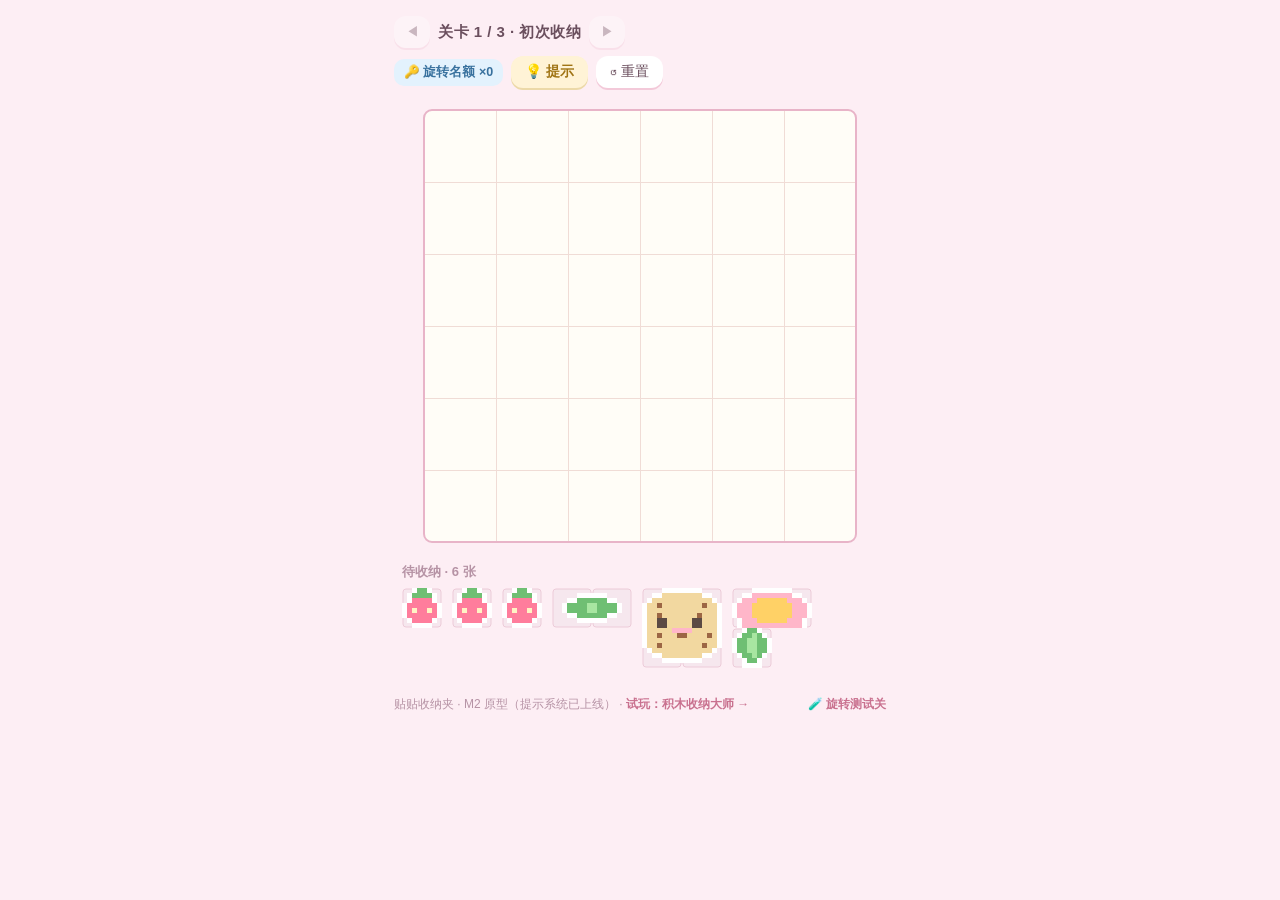
==== index.html @ 4ebb3f90 "同步贴纸原型、两版积木收纳 Demo 与阶段性项目文档" ====
<!DOCTYPE html>
<html lang="zh-CN">
<head>
  <meta charset="UTF-8">
  <meta name="viewport" content="width=device-width, initial-scale=1.0, maximum-scale=1.0, user-scalable=no">
  <title>贴贴收纳夹 Pixel Stash · M2 原型</title>
  <link rel="stylesheet" href="css/style.css">
</head>
<body>
  <div id="app">
    <header id="topbar">
      <div class="nav-group">
        <button id="prevBtn" class="icon-btn" title="上一关">◀</button>
        <div id="levelLabel">关卡 1 / 3</div>
        <button id="nextBtn" class="icon-btn" title="下一关">▶</button>
      </div>
      <div class="nav-group">
        <span id="tokenBadge" class="badge hidden">🔑 旋转名额 ×0</span>
        <button id="hintBtn" class="text-btn hint-btn">💡 提示</button>
        <button id="resetBtn" class="text-btn">↺ 重置</button>
      </div>
    </header>

    <main id="boardWrap">
      <canvas id="game"></canvas>
    </main>

    <div id="actionPanel" class="hidden">
      <button id="unlockBtn" class="action-btn unlock">🔓 解锁旋转</button>
      <button id="rotateBtn" class="action-btn rotate hidden">↻ 旋转</button>
      <button id="deselectBtn" class="action-btn deselect">✕</button>
    </div>

    <footer id="footer">
      <span>贴贴收纳夹 · M2 原型（提示系统已上线） · <a href="积木收纳大师-packing/index.html">试玩：积木收纳大师 →</a></span>
      <a id="testLink" href="?level=test">🧪 旋转测试关</a>
    </footer>
  </div>

  <div id="toast" class="hidden"></div>

  <div id="winOverlay" class="hidden">
    <div class="win-card">
      <div class="win-emoji">🎉</div>
      <h2 id="winTitle">收纳完成！</h2>
      <p id="winSub"></p>
      <div class="win-buttons">
        <button id="winNextBtn" class="primary-btn">下一关 →</button>
        <button id="winReplayBtn" class="text-btn">再玩一次</button>
        <button id="winCloseBtn" class="text-btn">欣赏收藏页</button>
      </div>
    </div>
  </div>

  <script src="js/data/shapes.js"></script>
  <script src="js/data/catalog.js"></script>
  <script src="js/data/levels.js"></script>
  <script src="js/data/solutions.js"></script>
  <script src="js/core/geometry.js"></script>
  <script src="js/core/validator.js"></script>
  <script src="js/core/solver.js"></script>
  <script src="js/core/game.js"></script>
  <script src="js/core/hints.js"></script>
  <script src="js/ui/art.js"></script>
  <script src="js/ui/renderer.js"></script>
  <script src="js/ui/input.js"></script>
  <script src="js/main.js"></script>
</body>
</html>
---- css/style.css ----
/* 贴贴收纳夹 Pixel Stash · M1 原型样式 */
* { box-sizing: border-box; margin: 0; padding: 0; }

:root {
  --pink: #ff8fab;
  --pink-soft: #ffd6e3;
  --paper: #fffdf7;
  --ink: #6b4f5e;
  --ink-soft: #b693a5;
}

html, body {
  height: 100%;
  background: #fdeef4;
  font-family: "Segoe UI", "PingFang SC", "Hiragino Sans GB", "Microsoft YaHei", sans-serif;
  color: var(--ink);
  -webkit-tap-highlight-color: transparent;
  overscroll-behavior: none;
}

#app {
  max-width: 520px;
  margin: 0 auto;
  min-height: 100%;
  display: flex;
  flex-direction: column;
  padding: 10px 10px 4px;
}

/* ---------- 顶栏 ---------- */
#topbar {
  display: flex;
  justify-content: space-between;
  align-items: center;
  gap: 8px;
  padding: 6px 4px 10px;
  flex-wrap: wrap;
}
.nav-group { display: flex; align-items: center; gap: 8px; }

#levelLabel {
  font-weight: 700;
  font-size: 15px;
  letter-spacing: 0.5px;
  min-width: 130px;
  text-align: center;
}

.icon-btn, .text-btn, .action-btn, .primary-btn {
  border: none;
  border-radius: 12px;
  cursor: pointer;
  font-size: 14px;
  font-family: inherit;
  color: var(--ink);
  background: #ffffff;
  box-shadow: 0 2px 0 #f3c9d9;
  transition: transform 0.06s ease, box-shadow 0.06s ease;
}
.icon-btn { width: 36px; height: 32px; font-size: 13px; }
.text-btn { padding: 7px 14px; }
.text-btn.hint-btn {
  background: #fff3d6;
  color: #a07414;
  box-shadow: 0 2px 0 #ecd9a8;
  font-weight: 600;
}
.icon-btn:disabled, .text-btn:disabled { opacity: 0.35; cursor: default; }
.icon-btn:not(:disabled):active, .text-btn:not(:disabled):active, .action-btn:active {
  transform: translateY(2px);
  box-shadow: none;
}

.badge {
  background: #e3f2fd;
  color: #38719e;
  border-radius: 10px;
  padding: 5px 10px;
  font-size: 12.5px;
  font-weight: 600;
}

/* ---------- 画布 ---------- */
#boardWrap { display: flex; justify-content: center; }
#game {
  width: 100%;
  display: block;
  border-radius: 14px;
}

/* ---------- 操作面板 ---------- */
#actionPanel {
  position: fixed;
  left: 50%;
  transform: translateX(-50%);
  bottom: 86px;
  display: flex;
  gap: 8px;
  background: #ffffff;
  padding: 8px;
  border-radius: 16px;
  box-shadow: 0 4px 18px rgba(150, 100, 130, 0.25);
  z-index: 30;
  max-width: 92vw;
}
#actionPanel.hidden { display: none; }
.action-btn { padding: 9px 14px; font-weight: 600; }
.action-btn.unlock { background: #e3f2fd; color: #38719e; }
.action-btn.rotate { background: #fff3d6; color: #a07414; }
.action-btn.deselect { background: #f5edf1; color: var(--ink-soft); }

/* ---------- 页脚 ---------- */
#footer {
  display: flex;
  justify-content: space-between;
  align-items: center;
  padding: 14px 4px 10px;
  font-size: 12px;
  color: var(--ink-soft);
}
#footer a { color: #c9718f; text-decoration: none; font-weight: 600; }

/* ---------- 气泡 ---------- */
#toast {
  position: fixed;
  left: 50%;
  transform: translateX(-50%) translateY(8px);
  bottom: 140px;
  background: rgba(90, 60, 75, 0.92);
  color: #fff;
  padding: 9px 18px;
  border-radius: 14px;
  font-size: 14px;
  opacity: 0;
  transition: opacity 0.25s ease, transform 0.25s ease;
  pointer-events: none;
  z-index: 40;
  white-space: nowrap;
}
#toast.show { opacity: 1; transform: translateX(-50%) translateY(0); }
#toast.hidden { display: none; }

/* ---------- 通关结算 ---------- */
#winOverlay {
  position: fixed;
  inset: 0;
  background: rgba(253, 238, 244, 0.85);
  display: flex;
  align-items: center;
  justify-content: center;
  z-index: 50;
  backdrop-filter: blur(3px);
}
#winOverlay.hidden { display: none; }
.win-card {
  background: #ffffff;
  border-radius: 24px;
  padding: 30px 34px;
  text-align: center;
  box-shadow: 0 10px 40px rgba(150, 100, 130, 0.3);
  animation: pop 0.35s cubic-bezier(0.34, 1.56, 0.64, 1);
  max-width: 86vw;
}
@keyframes pop {
  from { transform: scale(0.6); opacity: 0; }
  to { transform: scale(1); opacity: 1; }
}
.win-emoji { font-size: 44px; margin-bottom: 6px; }
.win-card h2 { color: #d9628c; font-size: 22px; margin-bottom: 8px; }
.win-card p { color: var(--ink-soft); font-size: 14px; margin-bottom: 18px; line-height: 1.6; }
.win-buttons { display: flex; gap: 10px; justify-content: center; flex-wrap: wrap; }
.primary-btn {
  background: var(--pink);
  color: #fff;
  padding: 10px 20px;
  font-weight: 700;
  box-shadow: 0 3px 0 #d9628c;
}
.primary-btn:active { transform: translateY(2px); box-shadow: none; }
#winNextBtn.hidden { display: none; }
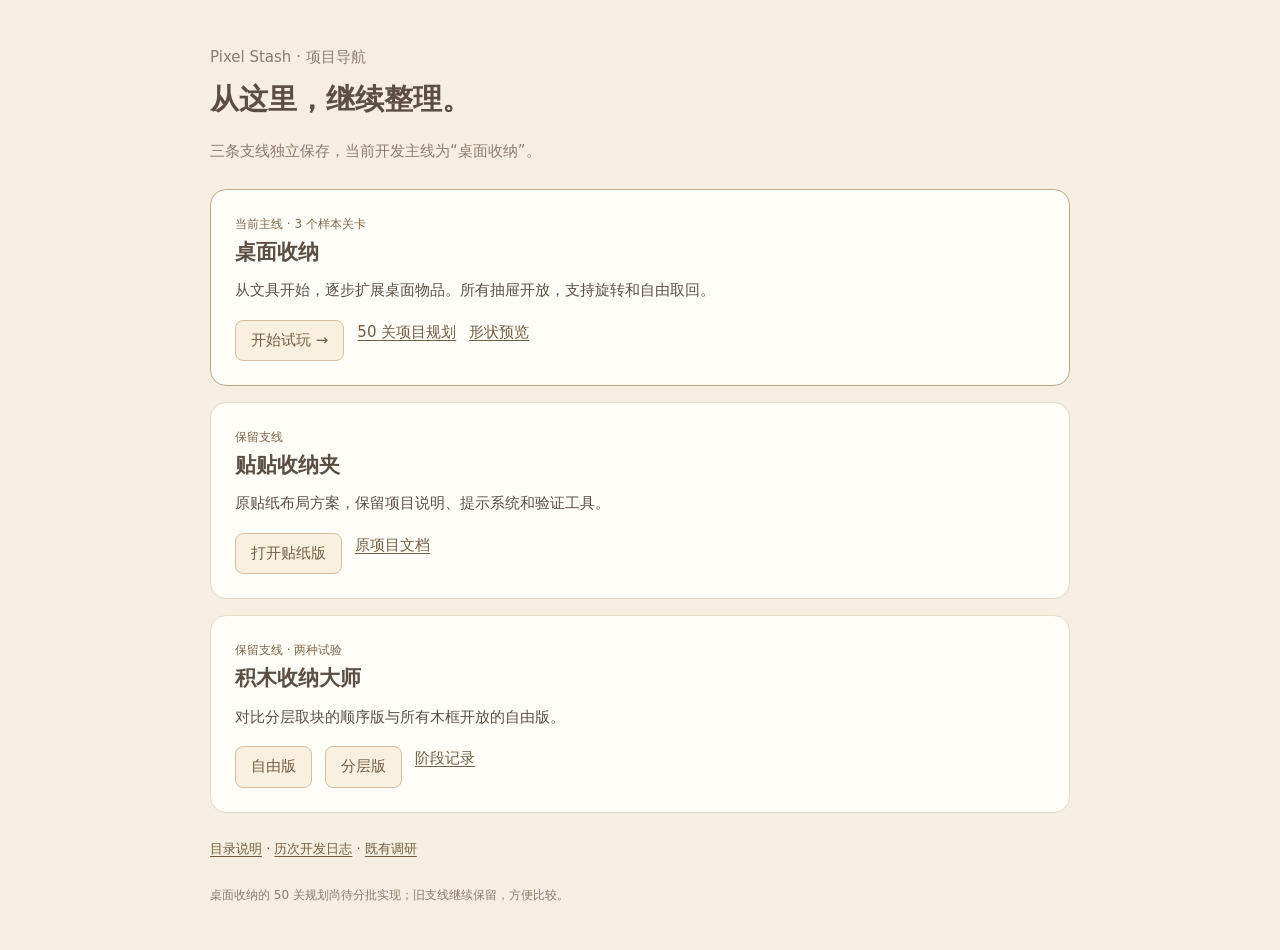
==== commit f506e964: "整理三条游戏支线，加入桌面收纳 Demo 与 50 关整体规划" ====
--- a/index.html
+++ b/index.html
@@ -1,69 +1,21 @@
-<!DOCTYPE html>
+<!doctype html>
 <html lang="zh-CN">
 <head>
-  <meta charset="UTF-8">
-  <meta name="viewport" content="width=device-width, initial-scale=1.0, maximum-scale=1.0, user-scalable=no">
-  <title>贴贴收纳夹 Pixel Stash · M2 原型</title>
-  <link rel="stylesheet" href="css/style.css">
+<meta charset="utf-8"><meta name="viewport" content="width=device-width,initial-scale=1">
+<title>Pixel Stash · 项目导航</title>
+<style>
+*{box-sizing:border-box}body{margin:0;background:#f6eee1;color:#5b4f45;font:15px/1.7 system-ui,"Microsoft YaHei",sans-serif}main{max-width:900px;margin:45px auto;padding:0 20px}h1{font-size:29px;margin:4px 0 8px}h2{font-size:21px;margin:0 0 8px}.sub{color:#8a7c6e}.cards{display:grid;gap:16px;margin:25px 0}.card{background:#fffdf8;border:1px solid #e5d9c5;border-radius:16px;padding:24px}.main{border-color:#baa887}.badge{font-size:12px;color:#7f6748}.card p{margin:7px 0 16px}a{color:#735e43;text-underline-offset:3px}.actions{display:flex;flex-wrap:wrap;gap:13px}.play{border:1px solid #d6bea0;border-radius:8px;padding:7px 15px;text-decoration:none;background:#faf0df}.links{font-size:13px;margin-top:20px}footer{font-size:12px;color:#8a7c6e;margin:25px 0}
+</style>
 </head>
-<body>
-  <div id="app">
-    <header id="topbar">
-      <div class="nav-group">
-        <button id="prevBtn" class="icon-btn" title="上一关">◀</button>
-        <div id="levelLabel">关卡 1 / 3</div>
-        <button id="nextBtn" class="icon-btn" title="下一关">▶</button>
-      </div>
-      <div class="nav-group">
-        <span id="tokenBadge" class="badge hidden">🔑 旋转名额 ×0</span>
-        <button id="hintBtn" class="text-btn hint-btn">💡 提示</button>
-        <button id="resetBtn" class="text-btn">↺ 重置</button>
-      </div>
-    </header>
-
-    <main id="boardWrap">
-      <canvas id="game"></canvas>
-    </main>
-
-    <div id="actionPanel" class="hidden">
-      <button id="unlockBtn" class="action-btn unlock">🔓 解锁旋转</button>
-      <button id="rotateBtn" class="action-btn rotate hidden">↻ 旋转</button>
-      <button id="deselectBtn" class="action-btn deselect">✕</button>
-    </div>
-
-    <footer id="footer">
-      <span>贴贴收纳夹 · M2 原型（提示系统已上线） · <a href="积木收纳大师-packing/index.html">试玩：积木收纳大师 →</a></span>
-      <a id="testLink" href="?level=test">🧪 旋转测试关</a>
-    </footer>
-  </div>
-
-  <div id="toast" class="hidden"></div>
-
-  <div id="winOverlay" class="hidden">
-    <div class="win-card">
-      <div class="win-emoji">🎉</div>
-      <h2 id="winTitle">收纳完成！</h2>
-      <p id="winSub"></p>
-      <div class="win-buttons">
-        <button id="winNextBtn" class="primary-btn">下一关 →</button>
-        <button id="winReplayBtn" class="text-btn">再玩一次</button>
-        <button id="winCloseBtn" class="text-btn">欣赏收藏页</button>
-      </div>
-    </div>
-  </div>
-
-  <script src="js/data/shapes.js"></script>
-  <script src="js/data/catalog.js"></script>
-  <script src="js/data/levels.js"></script>
-  <script src="js/data/solutions.js"></script>
-  <script src="js/core/geometry.js"></script>
-  <script src="js/core/validator.js"></script>
-  <script src="js/core/solver.js"></script>
-  <script src="js/core/game.js"></script>
-  <script src="js/core/hints.js"></script>
-  <script src="js/ui/art.js"></script>
-  <script src="js/ui/renderer.js"></script>
-  <script src="js/ui/input.js"></script>
-  <script src="js/main.js"></script>
-</body>
-</html>
+<body><main>
+<div class="sub">Pixel Stash · 项目导航</div>
+<h1>从这里，继续整理。</h1>
+<p class="sub">三条支线独立保存，当前开发主线为“桌面收纳”。</p>
+<div class="cards">
+<section class="card main"><div class="badge">当前主线 · 3 个样本关卡</div><h2>桌面收纳</h2><p>从文具开始，逐步扩展桌面物品。所有抽屉开放，支持旋转和自由取回。</p><div class="actions"><a class="play" href="桌面收纳/index.html">开始试玩 →</a><a href="桌面收纳/50关项目规划.MD">50 关项目规划</a><a href="桌面收纳/形状预览.html">形状预览</a></div></section>
+<section class="card"><div class="badge">保留支线</div><h2>贴贴收纳夹</h2><p>原贴纸布局方案，保留项目说明、提示系统和验证工具。</p><div class="actions"><a class="play" href="贴贴收纳夹/index.html">打开贴纸版</a><a href="贴贴收纳夹/项目文件.MD">原项目文档</a></div></section>
+<section class="card"><div class="badge">保留支线 · 两种试验</div><h2>积木收纳大师</h2><p>对比分层取块的顺序版与所有木框开放的自由版。</p><div class="actions"><a class="play" href="积木收纳大师/index.html">自由版</a><a class="play" href="积木收纳大师/layered.html">分层版</a><a href="积木收纳大师/积木收纳大师_阶段性项目文档.MD">阶段记录</a></div></section>
+</div>
+<div class="links"><a href="README.MD">目录说明</a> · <a href="资料/开发日志.MD">历次开发日志</a> · <a href="资料/同类游戏调研.MD">既有调研</a></div>
+<footer>桌面收纳的 50 关规划尚待分批实现；旧支线继续保留，方便比较。</footer>
+</main></body></html>
